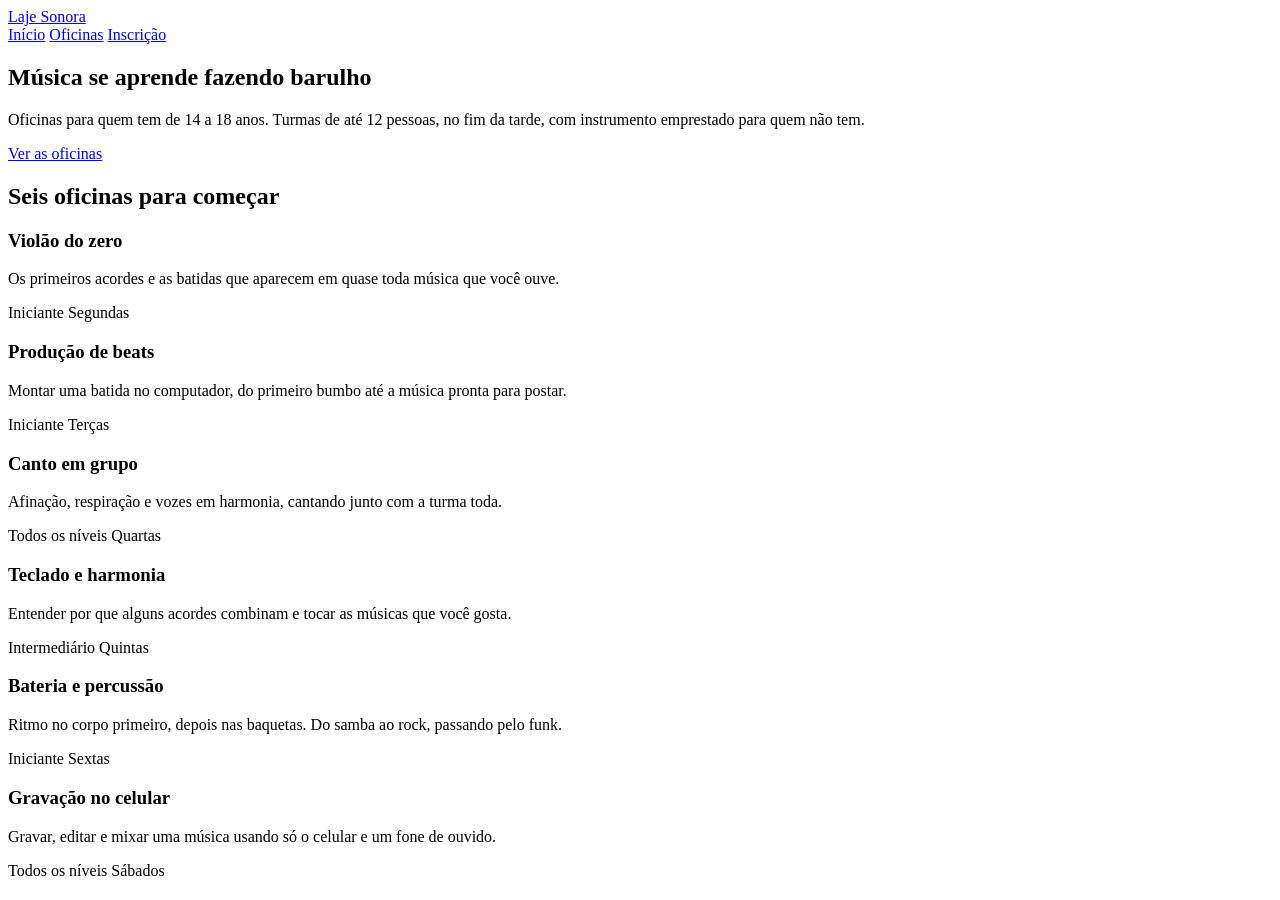
==== index.html @ b74e754a "meu inicio" ====
<!DOCTYPE html>
<html lang="pt-BR">
<head>
    <meta charset="UTF-8">
    <meta name="viewport" content="width=device-width, initial-scale=1.0">
    <link rel="stylesheet" href="./styles/index.css">
    <link rel="preconnect" href="https://fonts.googleapis.com">
    <link rel="preconnect" href="https://fonts.gstatic.com" crossorigin>
    <link href="https://fonts.googleapis.com/css2?family=Archivo:ital,wght@0,100..900;1,100..900&family=Big+Shoulders:opsz,wght@10..72,100..900&display=swap" rel="stylesheet">
    <title>Laje Sonora | Início</title>
</head>
<body>
    
    <header class="conteudo topo">

        <a href="index.html" class="logo">Laje Sonora</a>

        <nav class="menu">
            <a href="index.html" class="atual">Início</a>
            <a href="./pages/oficinas.html">Oficinas</a>
            <a href="./pages/inscricao.html">Inscrição</a>
        </nav>

    </header>

    <main>

        <section class="conteudo cartazes">

            <div class="cartaz cartaz-principal">
                
                <h1>Música se aprende fazendo barulho</h1>
            
            </div>

            <div class="cartaz cartaz-lateral">

                <p>Oficinas para quem tem de 14 a 18 anos. Turmas de até 12 pessoas, no fim da tarde, com instrumento emprestado para quem não tem.</p>

                <a href="./pages/oficinas.html" class="botao">Ver as oficinas</a>

            </div>

        </section>

        <section class="conteudo secao">

            <h2 class="titulo-secao">Seis oficinas para começar</h2>

            <div class="cards">

                <article class="card">

                    <div class="foto foto-azul">

                    </div>

                    <div class="card-texto">

                        <h3>Violão do zero</h3>

                        <p>Os primeiros acordes e as batidas que aparecem em quase toda música que você ouve.</p>

                        <div class="card-info">

                            <span>Iniciante</span>
                            <span>Segundas</span>

                        </div>

                    </div>

                </article>

                <article class="card">

                    <div class="foto foto-amarela">

                    </div>

                    <div class="card-texto">

                        <h3>Produção de beats</h3>

                        <p>Montar uma batida no computador, do primeiro bumbo até a música pronta para postar.</p>

                        <div class="card-info">

                            <span>Iniciante</span>
                            <span>Terças</span>
                            
                        </div>

                    </div>

                </article>

                <article class="card">

                    <div class="foto foto-tinta">

                    </div>

                    <div class="card-texto">

                        <h3>Canto em grupo</h3>

                        <p>Afinação, respiração e vozes em harmonia, cantando junto com a turma toda.</p>

                        <div class="card-info">

                            <span>Todos os níveis</span>
                            <span>Quartas</span>
                            
                        </div>

                    </div>

                </article>

                <article class="card">

                    <div class="foto">

                    </div>

                    <div class="card-texto">

                        <h3>Teclado e harmonia</h3>

                        <p>Entender por que alguns acordes combinam e tocar as músicas que você gosta.</p>

                        <div class="card-info">

                            <span>Intermediário</span>
                            <span>Quintas</span>
                            
                        </div>

                    </div>

                </article>

                <article class="card">

                    <div class="foto foto-azul">

                    </div>

                    <div class="card-texto">

                        <h3>Bateria e percussão</h3>

                        <p>Ritmo no corpo primeiro, depois nas baquetas. Do samba ao rock, passando pelo funk.</p>

                        <div class="card-info">

                            <span>Iniciante</span>
                            <span>Sextas</span>
                            
                        </div>

                    </div>

                </article>
                
                <article class="card">

                    <div class="foto foto-amarela">

                    </div>

                    <div class="card-texto">

                        <h3>Gravação no celular</h3>

                        <p>Gravar, editar e mixar uma música usando só o celular e um fone de ouvido.</p>

                        <div class="card-info">

                            <span>Todos os níveis</span>
                            <span>Sábados</span>
                            
                        </div>

                    </div>

                </article>

            </div>

        </section>

    </main>

</body>
</html>
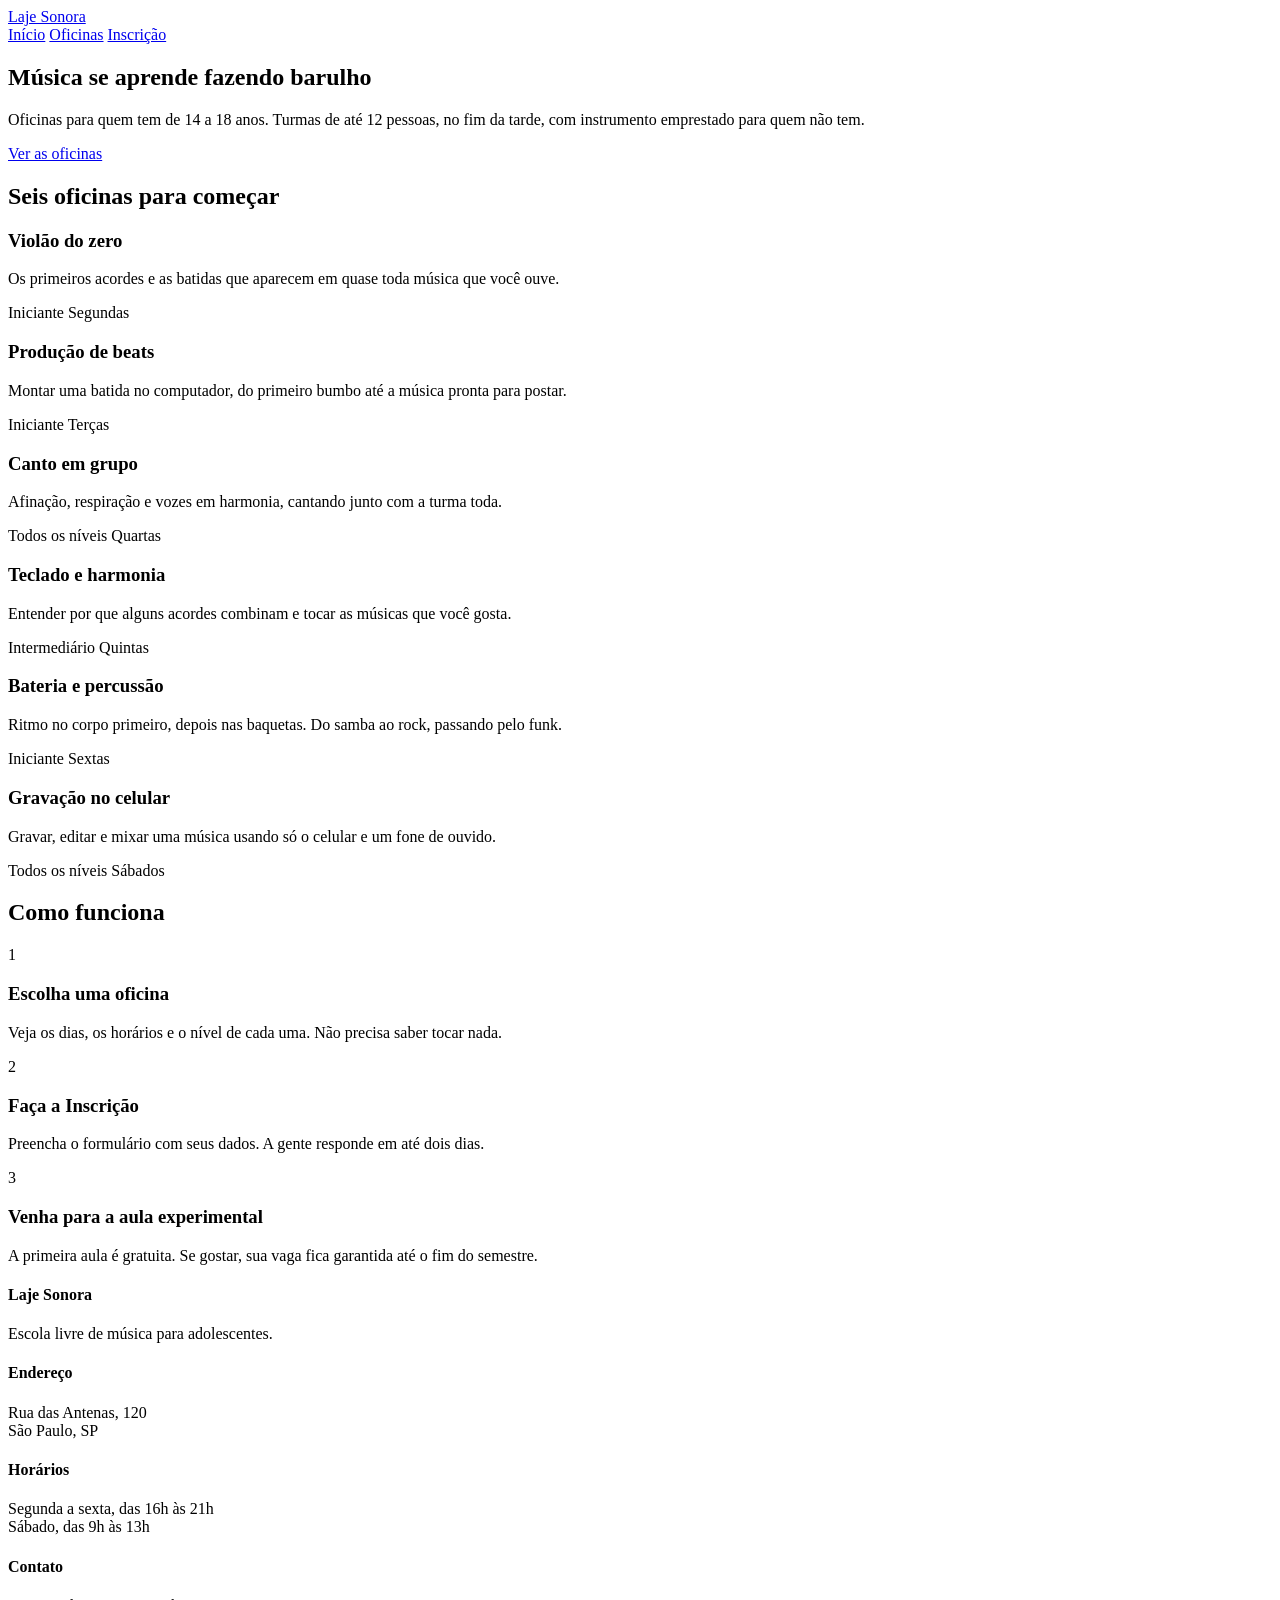
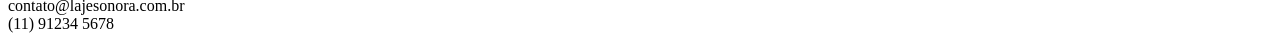
==== commit d5530ea4: "inicio-index.html" ====
--- a/index.html
+++ b/index.html
@@ -191,7 +191,85 @@
 
         </section>
 
+        <section class="conteudo secao">
+
+            <h2 class="titulo-secao">Como funciona</h2>
+
+            <div class="passos">
+
+                <div class="passo">
+
+                    <p class="passo-numero">1</p>
+
+                    <h3>Escolha uma oficina</h3>
+
+                    <p>Veja os dias, os horários e o nível de cada uma. Não precisa saber tocar nada.</p>
+
+                </div>
+
+                <div class="passo">
+
+                    <p class="passo-numero">2</p>
+
+                    <h3>Faça a Inscrição</h3>
+
+                    <p>Preencha o formulário com seus dados. A gente responde em até dois dias.</p>
+
+                </div>
+
+                <div class="passo">
+
+                    <p class="passo-numero">3</p>
+
+                    <h3>Venha para a aula experimental</h3>
+
+                    <p>A primeira aula é gratuita. Se gostar, sua vaga fica garantida até o fim do semestre.</p>
+
+                </div>
+
+        </section>
+
     </main>
+
+    <footer class="rodape">
+
+        <div class="conteudo rodape-colunas">
+
+            <div class="rodape-coluna">
+
+                <h4>Laje Sonora</h4>
+
+                <p>Escola livre de música para adolescentes.</p>
+
+            </div>
+
+            <div class="rodape-coluna">
+
+                <h4>Endereço</h4>
+
+                <p>Rua das Antenas, 120 <br> São Paulo, SP</p>
+
+            </div>
+            
+            <div class="rodape-coluna">
+
+                <h4>Horários</h4>
+
+                <p>Segunda a sexta, das 16h às 21h <br> Sábado, das 9h às 13h</p>
+
+            </div>
+
+            <div class="rodape-coluna">
+
+                <h4>Contato</h4>
+
+                <p>contato@lajesonora.com.br <br> (11) 91234 5678</p>
+
+            </div>
+
+        </div>
+
+    </footer>
 
 </body>
 </html>
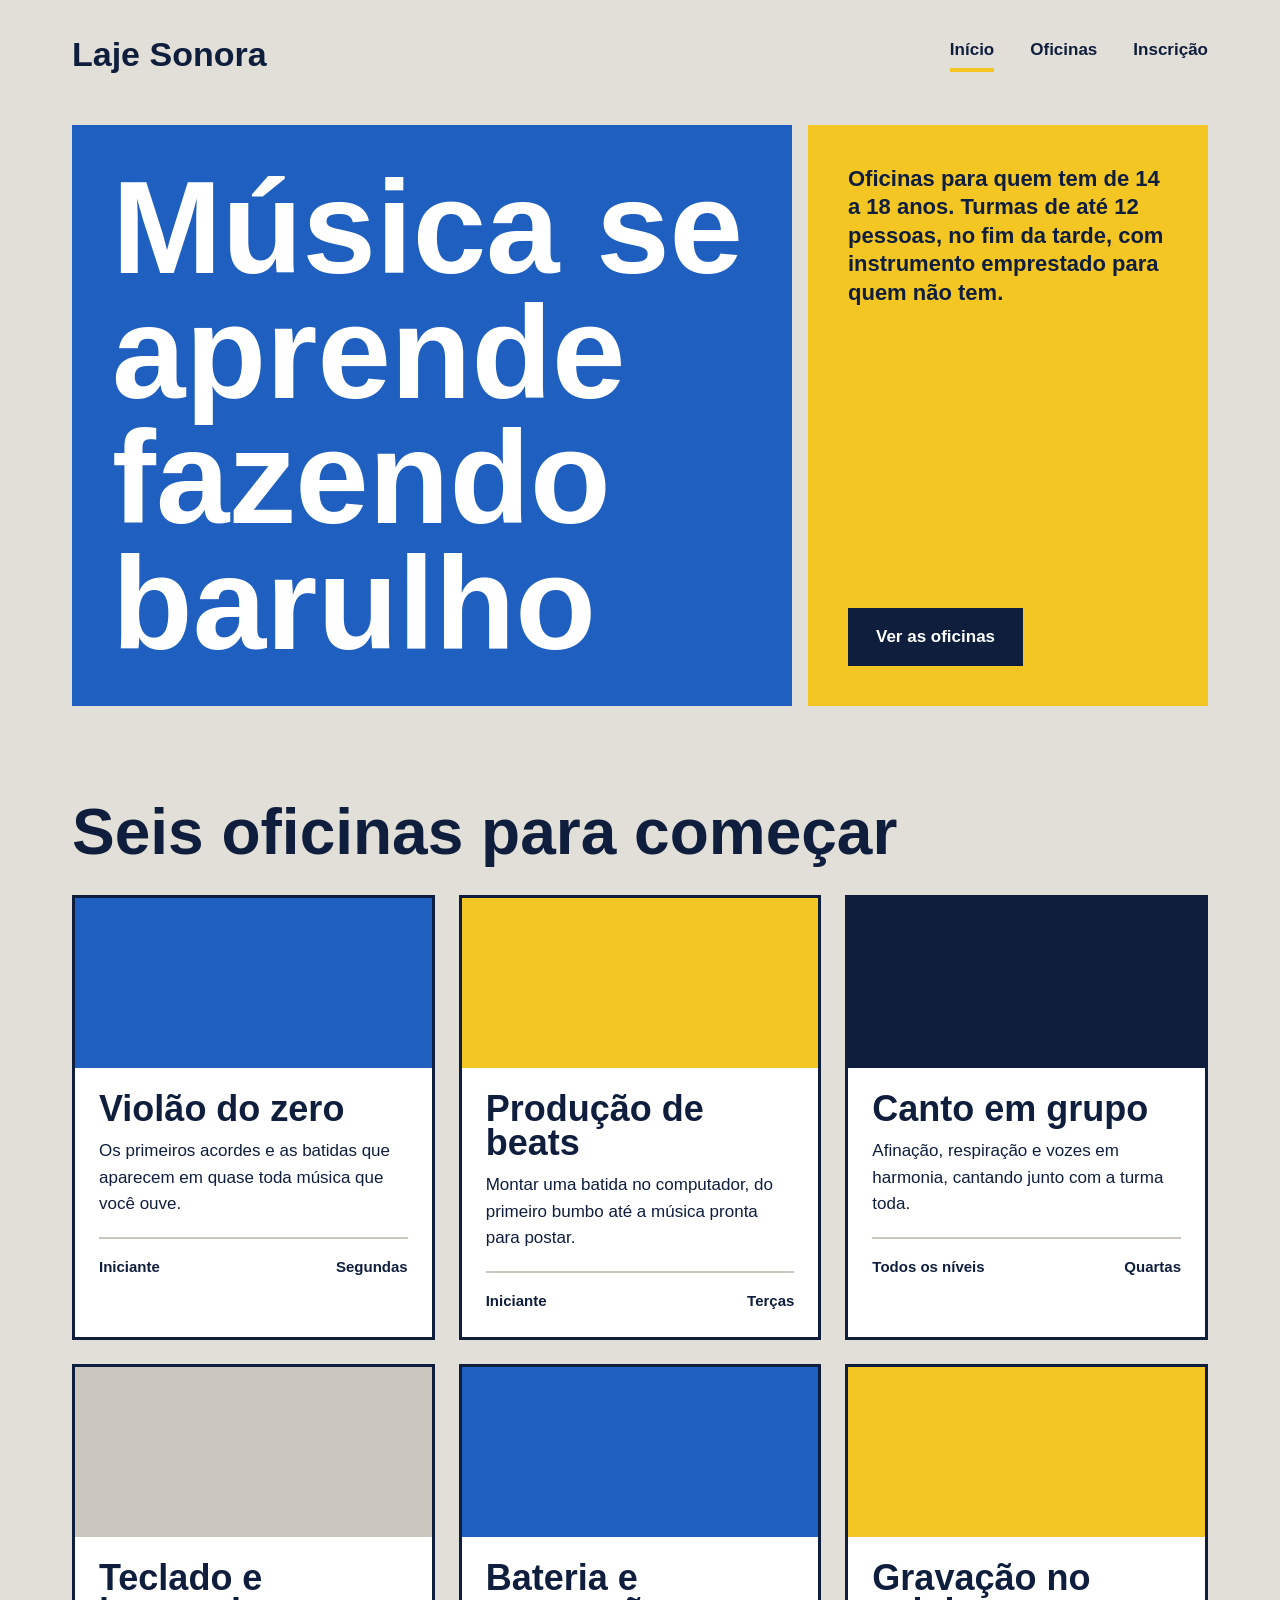
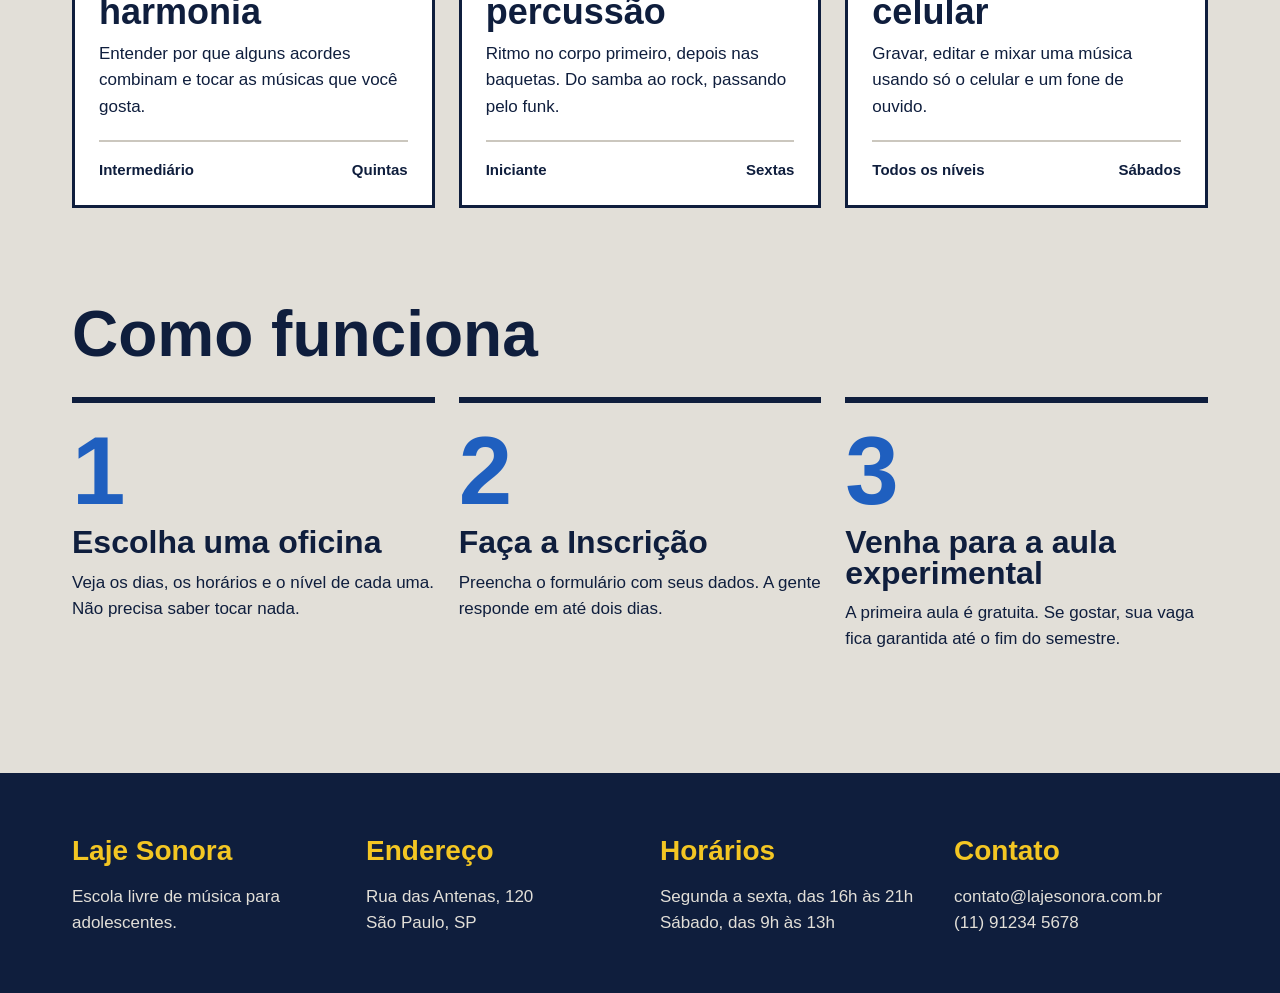
==== commit 8877ab9f: "Correção do fim" ====
--- a/index.html
+++ b/index.html
@@ -227,6 +227,8 @@
 
                 </div>
 
+            </div>
+               
         </section>
 
     </main>
--- a/styles/index.css
+++ b/styles/index.css
@@ -0,0 +1,248 @@
+* {
+    margin: 0;
+    padding: 0;
+    box-sizing: border-box;
+}
+
+:root {
+    --concreto:#E2DFD8;
+    --concreto-escuro:#CBC7BE;
+    --tinta:#0F1E3D;
+    --caixa-dagua:#1F5FBF;
+    --fita:#F3C623;
+    --branco:#FFFFFF;
+
+    --fonte-cartaz: 'Big Shoulders', 'Arial Narrow', sans-serif;
+    --fonte-texto: 'Archivo', 'Arial', sans-serif
+}
+
+body {
+    background-color: var(--concreto);
+    color: var(--tinta);
+    font-family: var(--fonte-texto);
+    font-size: 17px;
+    line-height: 1.55;
+
+    a {
+        color: inherit;
+    }
+
+    h1, h2, h3 {
+        font-family: var(--fonte-cartaz);
+        font-weight: 900;
+        line-height: 0.95;
+    }
+
+    .conteudo {
+        max-width: 1200px;
+        margin-inline: auto;
+        padding-inline: 32px;
+    }
+
+    .topo {
+        padding-block: 28px;
+        display: flex;
+        justify-content: space-between;
+        align-items: center;
+    }
+
+    .logo {
+        font-family: var(--fonte-cartaz);
+        font-size: 34px;
+        font-weight: 900;
+        text-decoration: none;
+    }
+
+    .menu {
+        display: flex;
+        gap: 36px;
+    }
+
+    .menu a{
+        font-weight: 600;
+        text-decoration: none;
+        padding-bottom: 4px;
+        border-bottom: 4px solid transparent;
+    }
+
+    .menu a:hover{
+        border-bottom-color: var(--tinta);
+    }
+
+    .menu a.atual {
+        border-bottom-color: var(--fita);
+    }
+
+    .cartazes {
+        margin-top: 16px;
+        display: flex;
+        gap: 16px;
+    }
+
+    .cartaz {
+        padding: 40px;
+    }
+
+    .cartaz-principal {
+        background-color: var(--caixa-dagua);
+        color: var(--branco);
+        flex: 2;
+    }
+
+    .cartaz-principal h1 {
+        font-size: 132px;
+        max-width: 9ch;
+    }
+
+    .cartaz-lateral{
+        flex: 1;
+        display: flex;
+        flex-direction: column;
+        justify-content: space-between;
+        gap: 32px;
+        align-items: flex-start;
+        background-color: var(--fita);
+    }
+
+    .cartaz-lateral p{
+        font-size: 22px;
+        font-weight: 600;
+        line-height: 1.3;
+    }
+
+    .botao{
+        background-color: var(--tinta);
+        color: var(--branco);
+        font-weight: 700;
+        text-decoration: none;
+        padding: 16px 28px;
+        border: none;
+        font-family: var(--fonte-texto);
+        font-size: 17px;
+        cursor: pointer;
+    }
+
+    .botao:hover{
+        background-color: var(--caixa-dagua);
+    }
+
+    .secao{
+        margin-top: 96px;
+    }
+
+    .titulo-secao{
+        font-size: 64px;
+        margin-bottom: 32px;
+    }
+
+    .cards{
+        display: flex;
+        flex-wrap: wrap;
+        gap: 24px;
+    }
+
+    .card{
+        background-color: var(--branco);
+        border: 3px solid var(--tinta);
+        flex: 1 1 340px;
+    }
+
+    .card .foto {
+        height: 170px;
+    }
+
+    .foto {
+        background-color: var(--concreto-escuro);
+    }
+
+    .foto-azul {
+        background-color: var(--caixa-dagua);
+    }
+
+    .foto-amarela {
+        background-color: var(--fita);
+    }
+
+    .foto-tinta {
+        background-color: var(--tinta);
+    }
+
+    .card-texto {
+        padding: 24px;
+    }
+
+    .card h3 {
+        font-size: 36px;
+        margin-bottom: 12px;
+    }
+
+    .card-info{
+        margin-top: 20px;
+        padding-top: 16px;
+        border-top: 2px solid var(--concreto-escuro);
+        font-weight: 600;
+        font-size: 15px;
+        display: flex;
+        justify-content: space-between;
+    }
+    
+    .passos{
+        display: flex;
+        gap: 24px;
+    }
+
+    .passo{
+        border-top: 6px solid var(--tinta);
+        padding-top: 20px;
+        flex: 1;
+    }
+
+    .passo-numero{
+        font-family: var(--fonte-cartaz);
+        font-size: 96px;
+        font-weight: 900;
+        line-height: 1;
+        color: var(--caixa-dagua);
+    }
+
+    .passo h3{
+        font-size: 32px;
+        margin-block: 8px 12px;
+    }
+
+    .rodape{
+        margin-top: 120px;
+        background-color: var(--tinta);
+        color: var(--concreto);
+        padding-block: 56px;
+    }
+
+    .rodape-colunas{
+        display: flex;
+        gap: 40px;
+    }
+
+    .rodape-coluna{
+        flex: 1;
+    }
+
+    .rodape h4{
+        font-family: var(--fonte-cartaz);
+        font-size: 28px;
+        color: var(--fita);
+        margin-bottom: 12px;
+    }
+
+}
+
+@media (max-width: 800px) {
+  .cartazes,
+  .passos,
+  .rodape-colunas {
+    flex-direction: column;
+  }
+
+  .cartaz-principal h1 {
+    font-size: 84px;
+  }
+}
